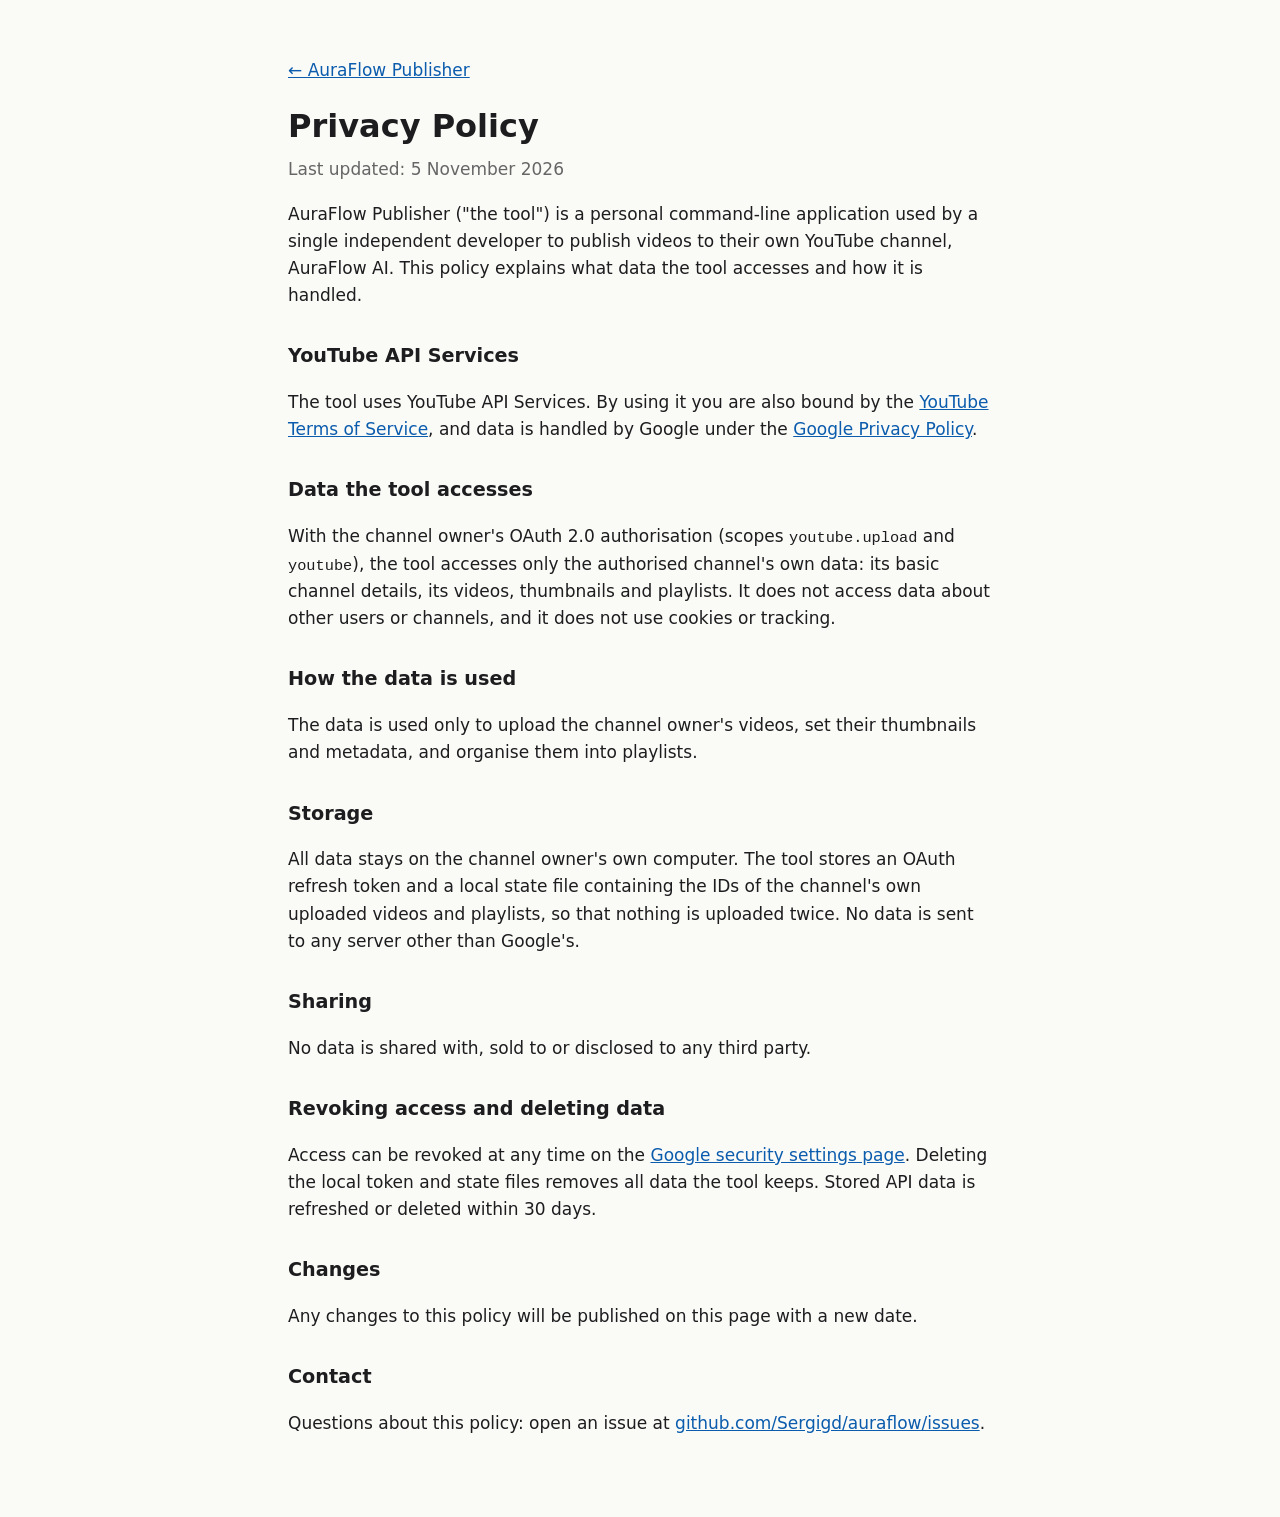
==== privacy.html @ c28f70fd "AuraFlow Publisher project page and privacy policy Co-Authored-By: Claude Opus 5.5 <noreply@anthropi" ====
<!doctype html>
<html lang="en">
<head>
<meta charset="utf-8">
<meta name="viewport" content="width=device-width, initial-scale=1">
<title>AuraFlow Publisher — Privacy Policy</title>
<link rel="stylesheet" href="style.css">
</head>
<body>
<main>
<p><a href="index.html">&larr; AuraFlow Publisher</a></p>
<h1>Privacy Policy</h1>
<p class="lead">Last updated: 5 November 2026</p>

<p>AuraFlow Publisher ("the tool") is a personal command-line application used by a single independent
developer to publish videos to their own YouTube channel, AuraFlow AI. This policy explains what data the
tool accesses and how it is handled.</p>

<h2>YouTube API Services</h2>
<p>The tool uses YouTube API Services. By using it you are also bound by the
<a href="https://www.youtube.com/t/terms">YouTube Terms of Service</a>, and data is handled by Google under the
<a href="https://policies.google.com/privacy">Google Privacy Policy</a>.</p>

<h2>Data the tool accesses</h2>
<p>With the channel owner's OAuth 2.0 authorisation (scopes <code>youtube.upload</code> and <code>youtube</code>),
the tool accesses only the authorised channel's own data: its basic channel details, its videos, thumbnails
and playlists. It does not access data about other users or channels, and it does not use cookies or tracking.</p>

<h2>How the data is used</h2>
<p>The data is used only to upload the channel owner's videos, set their thumbnails and metadata, and organise
them into playlists.</p>

<h2>Storage</h2>
<p>All data stays on the channel owner's own computer. The tool stores an OAuth refresh token and a local state
file containing the IDs of the channel's own uploaded videos and playlists, so that nothing is uploaded twice.
No data is sent to any server other than Google's.</p>

<h2>Sharing</h2>
<p>No data is shared with, sold to or disclosed to any third party.</p>

<h2>Revoking access and deleting data</h2>
<p>Access can be revoked at any time on the
<a href="https://myaccount.google.com/permissions">Google security settings page</a>. Deleting the local token and
state files removes all data the tool keeps. Stored API data is refreshed or deleted within 30 days.</p>

<h2>Changes</h2>
<p>Any changes to this policy will be published on this page with a new date.</p>

<h2>Contact</h2>
<p>Questions about this policy: open an issue at
<a href="https://github.com/Sergigd/auraflow/issues">github.com/Sergigd/auraflow/issues</a>.</p>
</main>
</body>
</html>
---- style.css ----
:root { color-scheme: light dark; --fg: #1d1d1f; --bg: #fafaf7; --muted: #666; --link: #0b5cad; }
@media (prefers-color-scheme: dark) { :root { --fg: #eaeaea; --bg: #141414; --muted: #aaa; --link: #7cb7ff; } }
body { margin: 0; background: var(--bg); color: var(--fg); font: 17px/1.6 system-ui, -apple-system, "Segoe UI", sans-serif; }
main { max-width: 44rem; margin: 0 auto; padding: 2.5rem 1rem 4rem; }
h1 { font-size: 2rem; margin: 0 0 .25rem; }
h2 { font-size: 1.2rem; margin-top: 2rem; }
.lead { color: var(--muted); margin-top: 0; }
a { color: var(--link); }
code { font-size: .9em; }
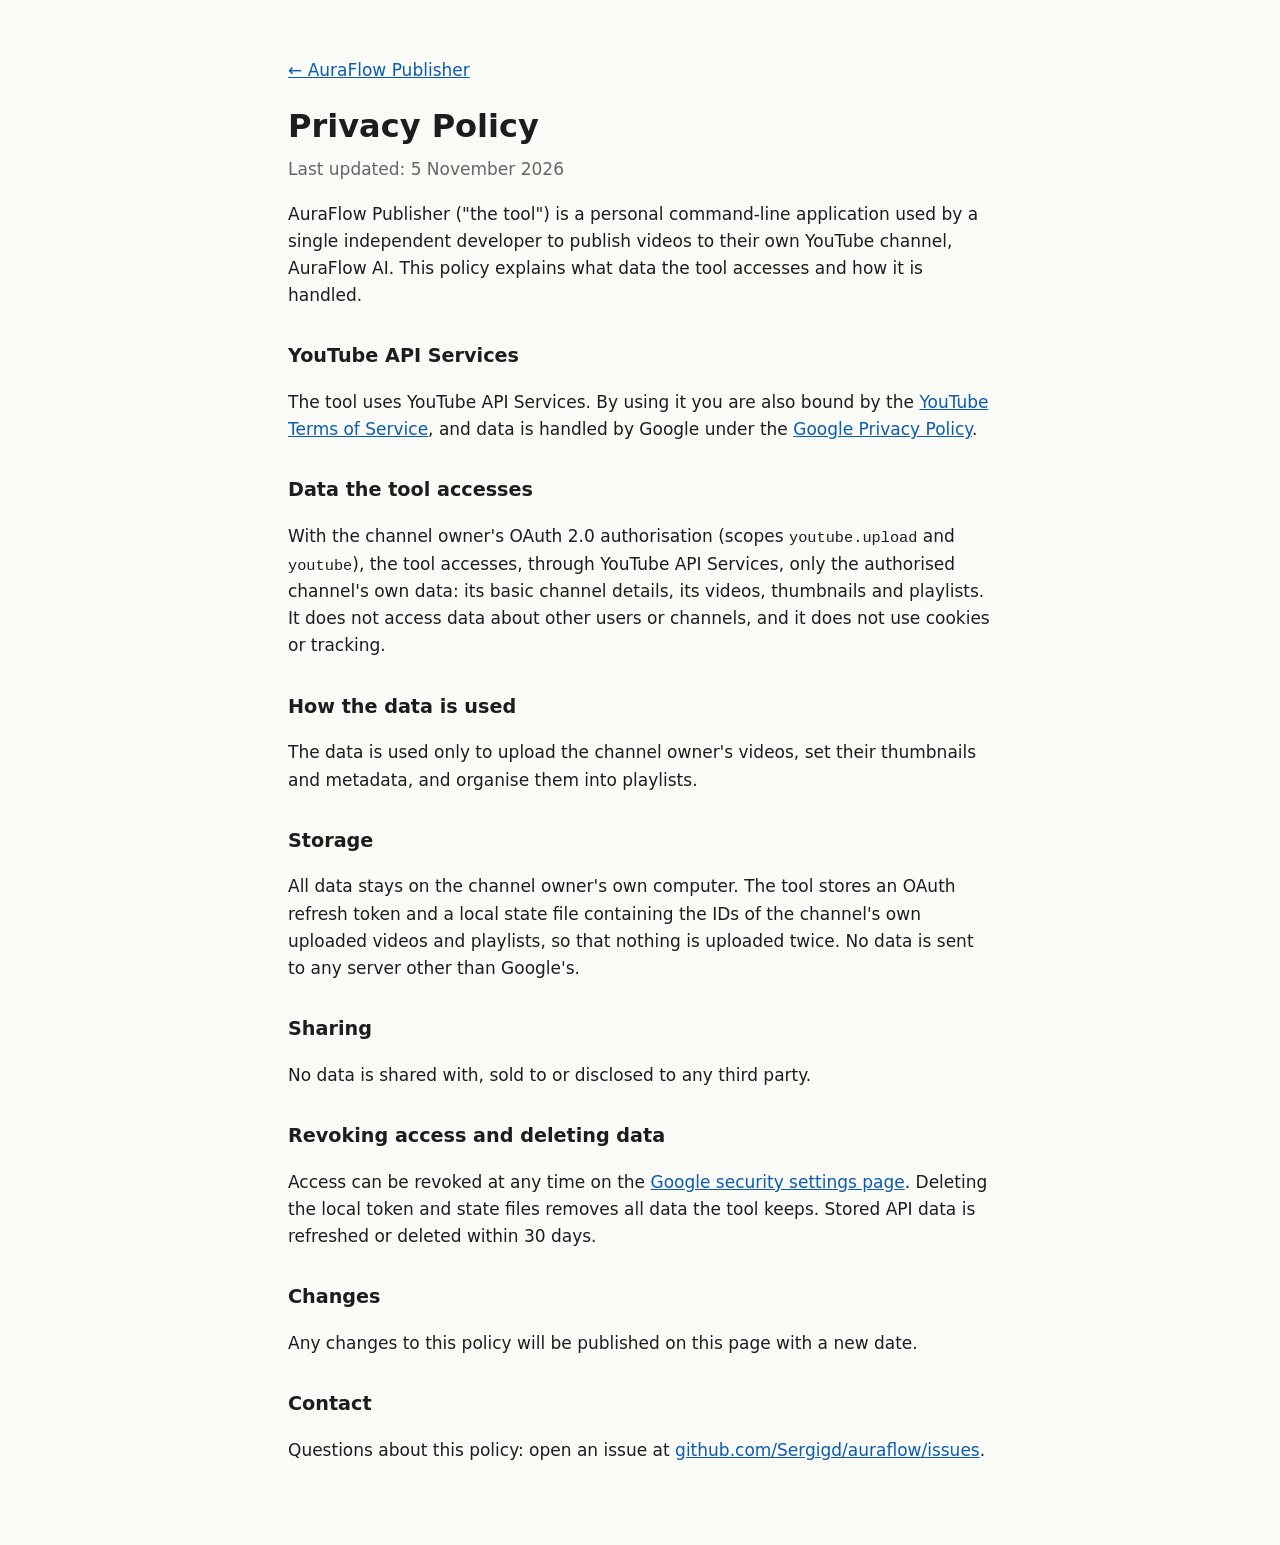
==== commit d3d67a9b: "Add terms of service and YouTube API Services notice Co-Authored-By: Claude Opus 5.5 <noreply@anthro" ====
--- a/privacy.html
+++ b/privacy.html
@@ -23,7 +23,7 @@
 
 <h2>Data the tool accesses</h2>
 <p>With the channel owner's OAuth 2.0 authorisation (scopes <code>youtube.upload</code> and <code>youtube</code>),
-the tool accesses only the authorised channel's own data: its basic channel details, its videos, thumbnails
+the tool accesses, through YouTube API Services, only the authorised channel's own data: its basic channel details, its videos, thumbnails
 and playlists. It does not access data about other users or channels, and it does not use cookies or tracking.</p>
 
 <h2>How the data is used</h2>
--- a/style.css
+++ b/style.css
@@ -7,3 +7,6 @@
 .lead { color: var(--muted); margin-top: 0; }
 a { color: var(--link); }
 code { font-size: .9em; }
+.yt { display: flex; gap: .6rem; align-items: flex-start; }
+.yt-badge { flex: none; margin-top: .2rem; }
+.links { margin-top: 2rem; font-weight: 600; }
